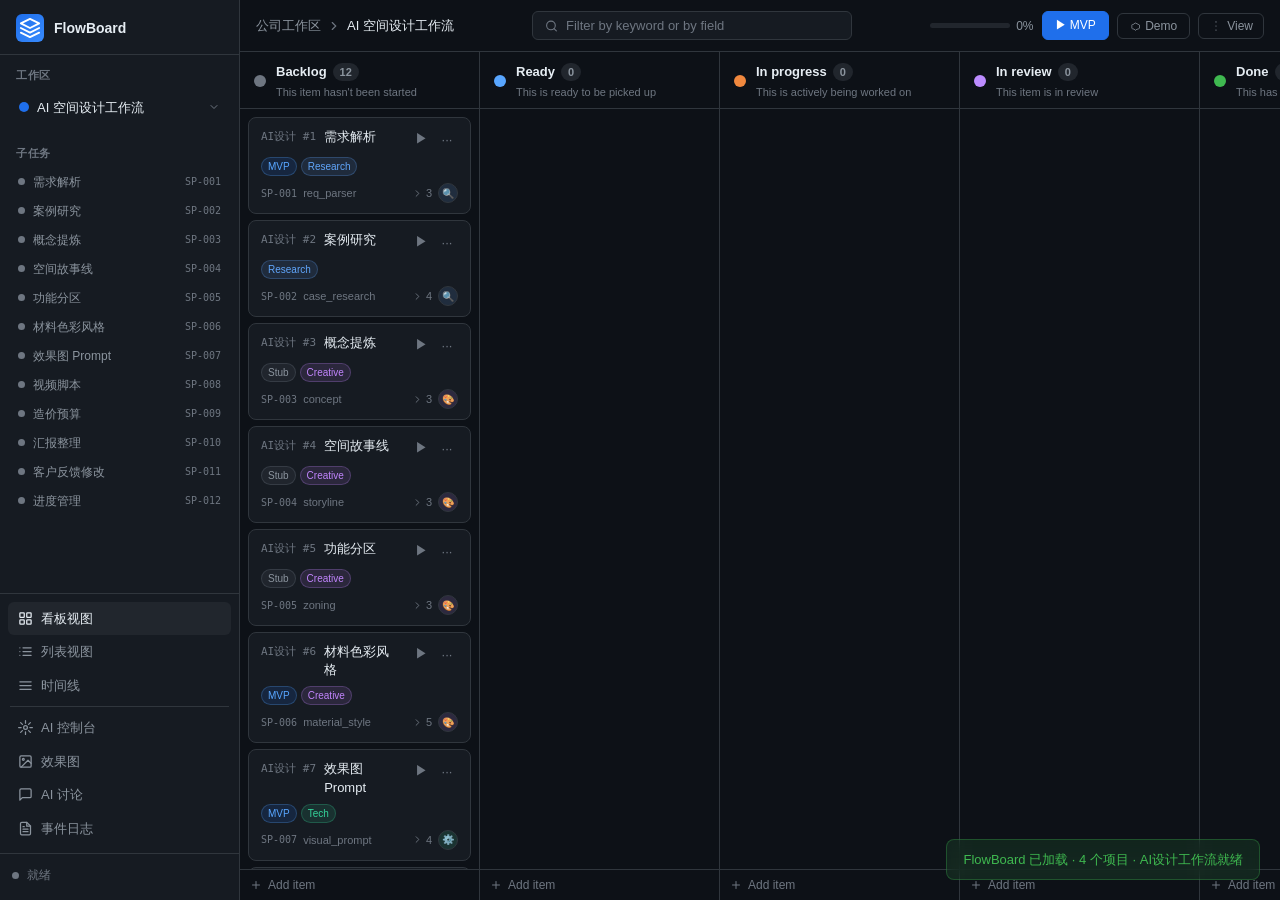
==== dashboard/index.html @ 23d264e2 "Initial project import for Process testing" ====
<!DOCTYPE html>
<html lang="zh-CN">
<head>
  <meta charset="UTF-8" />
  <meta name="viewport" content="width=device-width, initial-scale=1.0" />
  <title>项目实施看板</title>
  <link rel="stylesheet" href="styles.css" />
</head>
<body>

  <!-- ════════════════════════════════════════
       SIDEBAR
  ════════════════════════════════════════ -->
  <aside class="sidebar">
    <div class="sidebar-brand">
      <div class="brand-logo">
        <svg width="22" height="22" viewBox="0 0 24 24" fill="none">
          <path d="M12 2L2 7l10 5 10-5-10-5zM2 17l10 5 10-5M2 12l10 5 10-5" stroke="currentColor" stroke-width="2" stroke-linecap="round" stroke-linejoin="round"/>
        </svg>
      </div>
      <span class="brand-name">FlowBoard</span>
    </div>

    <!-- Project Selector -->
    <div class="project-section">
      <div class="section-label">工作区</div>
      <div class="project-selector" id="projectSelector">
        <div class="project-current" id="projectCurrent">
          <span class="project-dot" id="projectDot"></span>
          <span class="project-current-name" id="projectCurrentName">加载中...</span>
          <svg class="chevron" width="12" height="12" viewBox="0 0 24 24" fill="none"><path d="M6 9l6 6 6-6" stroke="currentColor" stroke-width="2" stroke-linecap="round" stroke-linejoin="round"/></svg>
        </div>
        <div class="project-dropdown" id="projectDropdown"></div>
      </div>
    </div>

    <!-- Sub-items (12 Specialists as nav children) -->
    <div class="project-section" style="margin-top:8px">
      <div class="section-label">子任务</div>
      <div class="subtask-nav" id="subtaskNav"></div>
    </div>

    <div class="sidebar-spacer"></div>

    <!-- Bottom nav -->
    <nav class="bottom-nav">
      <a class="nav-item active" data-view="board" href="#">
        <svg width="15" height="15" viewBox="0 0 24 24" fill="none"><rect x="3" y="3" width="7" height="7" rx="1" stroke="currentColor" stroke-width="2"/><rect x="14" y="3" width="7" height="7" rx="1" stroke="currentColor" stroke-width="2"/><rect x="3" y="14" width="7" height="7" rx="1" stroke="currentColor" stroke-width="2"/><rect x="14" y="14" width="7" height="7" rx="1" stroke="currentColor" stroke-width="2"/></svg>
        看板视图
      </a>
      <a class="nav-item" data-view="list" href="#">
        <svg width="15" height="15" viewBox="0 0 24 24" fill="none"><path d="M8 6h13M8 12h13M8 18h13M3 6h.01M3 12h.01M3 18h.01" stroke="currentColor" stroke-width="2" stroke-linecap="round"/></svg>
        列表视图
      </a>
      <a class="nav-item" data-view="timeline" href="#">
        <svg width="15" height="15" viewBox="0 0 24 24" fill="none"><path d="M3 12h18M3 6h18M3 18h18" stroke="currentColor" stroke-width="2" stroke-linecap="round"/></svg>
        时间线
      </a>
      <div class="nav-divider"></div>
      <a class="nav-item" data-view="ai" href="#">
        <svg width="15" height="15" viewBox="0 0 24 24" fill="none"><circle cx="12" cy="12" r="3" stroke="currentColor" stroke-width="2"/><path d="M12 1v4M12 19v4M4.22 4.22l2.83 2.83M16.95 16.95l2.83 2.83M1 12h4M19 12h4M4.22 19.78l2.83-2.83M16.95 7.05l2.83-2.83" stroke="currentColor" stroke-width="2" stroke-linecap="round"/></svg>
        AI 控制台
      </a>
      <a class="nav-item" data-view="renders" href="#">
        <svg width="15" height="15" viewBox="0 0 24 24" fill="none"><rect x="3" y="3" width="18" height="18" rx="2" stroke="currentColor" stroke-width="2"/><circle cx="8.5" cy="8.5" r="1.5" stroke="currentColor" stroke-width="2"/><path d="M21 15l-5-5L5 21" stroke="currentColor" stroke-width="2" stroke-linecap="round" stroke-linejoin="round"/></svg>
        效果图
      </a>
      <a class="nav-item" data-view="discuss" href="#">
        <svg width="15" height="15" viewBox="0 0 24 24" fill="none"><path d="M21 15a2 2 0 01-2 2H7l-4 4V5a2 2 0 012-2h14a2 2 0 012 2z" stroke="currentColor" stroke-width="2" stroke-linecap="round" stroke-linejoin="round"/></svg>
        AI 讨论
      </a>
      <a class="nav-item" data-view="log" href="#">
        <svg width="15" height="15" viewBox="0 0 24 24" fill="none"><path d="M14 2H6a2 2 0 00-2 2v16a2 2 0 002 2h12a2 2 0 002-2V8z" stroke="currentColor" stroke-width="2"/><path d="M14 2v6h6M16 13H8M16 17H8M10 9H8" stroke="currentColor" stroke-width="2" stroke-linecap="round"/></svg>
        事件日志
      </a>
    </nav>

    <div class="sidebar-footer">
      <div class="agent-pill" id="agentPill">
        <span class="agent-dot" id="agentDot"></span>
        <span id="agentText">就绪</span>
      </div>
    </div>
  </aside>

  <!-- ════════════════════════════════════════
       MAIN
  ════════════════════════════════════════ -->
  <main class="main">

    <!-- Topbar -->
    <header class="topbar">
      <div class="topbar-left">
        <div class="breadcrumb">
          <span class="bc-company" id="bcCompany">公司工作区</span>
          <svg width="14" height="14" viewBox="0 0 24 24" fill="none"><path d="M9 18l6-6-6-6" stroke="currentColor" stroke-width="2" stroke-linecap="round"/></svg>
          <span class="bc-project" id="bcProject">—</span>
        </div>
      </div>
      <div class="topbar-center">
        <div class="search-bar">
          <svg width="14" height="14" viewBox="0 0 24 24" fill="none"><circle cx="11" cy="11" r="8" stroke="currentColor" stroke-width="2"/><path d="M21 21l-4.35-4.35" stroke="currentColor" stroke-width="2" stroke-linecap="round"/></svg>
          <input type="text" id="searchInput" placeholder="Filter by keyword or by field" />
        </div>
      </div>
      <div class="topbar-right">
        <div class="progress-chip">
          <div class="progress-chip-bar">
            <div class="progress-chip-fill" id="globalBar" style="width:0%"></div>
          </div>
          <span id="globalPct">0%</span>
        </div>
        <button class="topbar-btn primary" id="btnRunMVP">▶ MVP</button>
        <button class="topbar-btn ghost" id="btnRunDemo">⬡ Demo</button>
        <button class="topbar-btn icon" id="btnViewToggle" title="视图选项">
          <svg width="14" height="14" viewBox="0 0 24 24" fill="none"><circle cx="12" cy="5" r="1" fill="currentColor"/><circle cx="12" cy="12" r="1" fill="currentColor"/><circle cx="12" cy="19" r="1" fill="currentColor"/></svg>
          View
        </button>
      </div>
    </header>

    <!-- ── BOARD VIEW ────────────────────────── -->
    <div class="view active" id="view-board">
      <div class="board-wrap" id="boardWrap"></div>
    </div>

    <!-- ── LIST VIEW ─────────────────────────── -->
    <div class="view" id="view-list">
      <div class="list-wrap" id="listWrap"></div>
    </div>

    <!-- ── TIMELINE VIEW ─────────────────────── -->
    <div class="view" id="view-timeline">
      <div class="timeline-wrap" id="timelineWrap"></div>
    </div>

    <!-- ── AI PANEL ──────────────────────────── -->
    <div class="view" id="view-ai">
      <div class="ai-wrap">
        <div class="ai-top">
          <h2>AI 控制台</h2>
          <span class="model-badge" id="modelBadge">未配置</span>
        </div>

        <!-- ① API 配置区 -->
        <div class="ai-card ai-card-full" id="aiConfigCard">
          <div class="ai-card-hd">
            接口配置
            <span class="config-status" id="configStatus">未连接</span>
          </div>
          <div class="ai-config-grid">
            <div class="cfg-field">
              <label>Provider</label>
              <select id="cfgProvider">
                <option value="openai">OpenAI / 兼容接口</option>
                <option value="zhipu">智谱 GLM (api.bigmodel.cn)</option>
                <option value="deepseek">DeepSeek (api.deepseek.com)</option>
                <option value="qwen">通义千问 (dashscope.aliyuncs.com)</option>
                <option value="custom">自定义 Base URL</option>
              </select>
            </div>
            <div class="cfg-field">
              <label>Model</label>
              <input type="text" id="cfgModel" placeholder="gpt-4o / glm-4 / deepseek-chat" />
            </div>
            <div class="cfg-field cfg-field-wide">
              <label>Base URL <span style="color:var(--text-3);font-size:11px">（空=使用Provider默认）</span></label>
              <input type="text" id="cfgBaseUrl" placeholder="https://api.openai.com/v1" />
            </div>
            <div class="cfg-field cfg-field-wide">
              <label>API Key</label>
              <div class="key-row">
                <input type="password" id="cfgApiKey" placeholder="sk-..." autocomplete="off" />
                <button class="topbar-btn ghost sm" id="btnTestConn">测试连接</button>
                <button class="topbar-btn primary sm" id="btnSaveCfg">保存</button>
              </div>
            </div>
          </div>
          <div class="cfg-tip" id="cfgTip">配置保存后，点击任意任务卡片的「触发 Skill」将调用真实 LLM 接口。</div>
        </div>

        <div class="ai-grid">
          <div class="ai-card">
            <div class="ai-card-hd">触发 Skill</div>
            <div id="skillList"></div>
          </div>
          <div class="ai-card">
            <div class="ai-card-hd">人工干预</div>
            <div class="intervention">
              <div class="int-row"><span>trace_id</span><code id="currentTrace">—</code></div>
              <div class="int-btns">
                <button class="int-btn warn" id="btnPause">⏸ Pause</button>
                <button class="int-btn ok" id="btnResume">▶ Resume</button>
                <button class="int-btn danger" id="btnCancel">✕ Cancel</button>
              </div>
            </div>
          </div>
          <div class="ai-card ai-card-wide">
            <div class="ai-card-hd">
              实时输出流
              <span class="stream-mode-badge" id="streamModeBadge">Mock</span>
            </div>
            <div class="event-stream" id="eventStream"></div>
          </div>
          <div class="ai-card">
            <div class="ai-card-hd">API 接口文档</div>
            <div id="apiDocs"></div>
          </div>
        </div>

        <!-- ② LLM 实时输出面板 -->
        <div class="ai-card ai-card-full" id="llmOutputCard" style="display:none">
          <div class="ai-card-hd">
            LLM 输出
            <span id="llmTaskLabel" style="font-size:11px;color:var(--text-3);margin-left:8px"></span>
            <button class="topbar-btn ghost sm" style="margin-left:auto" id="btnCloseLLM">关闭</button>
          </div>
          <div class="llm-output-wrap">
            <div class="llm-output" id="llmOutput"></div>
          </div>
        </div>
      </div>
    </div>

    <!-- ── RENDERS VIEW ──────────────────────── -->
    <div class="view" id="view-renders">
      <div class="renders-wrap">
        <div class="renders-header">
          <h2 style="font-size:16px;font-weight:600;color:var(--text-1)">效果图生成结果</h2>
          <div class="renders-actions">
            <span id="imgSelectionInfo" style="font-size:12px;color:var(--text-3)">暂无效果图</span>
            <button class="topbar-btn ghost sm" onclick="tryLoadRenders()">刷新</button>
          </div>
        </div>

        <!-- 运行面板 -->
        <div class="run-panel ai-card">
          <div class="ai-card-hd">启动工作流 <span style="font-size:11px;color:var(--text-3);margin-left:8px">（通过 server.py port 8765）</span></div>
          <div class="run-fields">
            <div class="cfg-field cfg-field-wide">
              <label>任务书</label>
              <textarea id="realBrief" rows="2" placeholder="为某科技企业设计 800㎡ 展厅，风格偏科技感与未来感，要求沉浸式互动体验。" style="width:100%;background:var(--bg-2);border:1px solid var(--border);border-radius:6px;padding:8px;color:var(--text-1);font-size:12px;resize:vertical;"></textarea>
            </div>
            <div class="cfg-field">
              <label>生图 API</label>
              <select id="realImgProvider" style="background:var(--bg-2);border:1px solid var(--border);border-radius:6px;padding:6px 10px;color:var(--text-1);font-size:12px;">
                <option value="cogview">智谱 CogView（推荐）</option>
                <option value="wanx">通义万象</option>
                <option value="mock">Mock（占位图，不消耗 API）</option>
              </select>
            </div>
            <div style="display:flex;align-items:center;gap:8px;margin-top:4px">
              <button class="topbar-btn primary" id="btnRunReal">▶ 启动真实工作流</button>
              <span id="runStatus" style="font-size:12px;color:var(--text-3)">尚未启动</span>
            </div>
          </div>
        </div>

        <!-- 效果图画廊 -->
        <div class="img-gallery" id="imgGallery">
          <div class="gallery-empty">尚无效果图，点击"启动真实工作流"开始生成</div>
        </div>

        <!-- Prompt 查看 Modal -->
        <div id="promptModal" style="display:none;position:fixed;top:0;left:0;right:0;bottom:0;background:rgba(0,0,0,.75);z-index:9999;align-items:center;justify-content:center;" onclick="this.style.display='none'">
          <div style="background:var(--bg-1);border:1px solid var(--border);border-radius:10px;padding:20px;max-width:700px;width:90%;max-height:60vh;overflow:auto;" onclick="event.stopPropagation()">
            <div style="font-size:13px;font-weight:600;color:var(--text-2);margin-bottom:10px">完整 Prompt</div>
            <pre id="promptModalContent" style="font-size:12px;color:var(--text-1);white-space:pre-wrap;word-break:break-all;line-height:1.6"></pre>
            <button class="topbar-btn ghost sm" style="margin-top:12px" onclick="document.getElementById('promptModal').style.display='none'">关闭</button>
          </div>
        </div>
      </div>
    </div>

    <!-- ── DISCUSS VIEW ───────────────────────── -->
    <div class="view" id="view-discuss">
      <div class="discuss-wrap">
        <div class="discuss-header">
          <h2 style="font-size:16px;font-weight:600;color:var(--text-1)">AI 方案讨论室</h2>
          <span style="font-size:12px;color:var(--text-3)">AI 实时参与方案讨论，决策自动记录</span>
        </div>

        <!-- 快捷决策按钮 -->
        <div class="disc-quick-btns">
          <span style="font-size:11px;color:var(--text-3);margin-right:8px">快捷指令：</span>
          <button class="topbar-btn ghost sm" data-discuss-quick="请分析当前选定效果图的优缺点">分析效果图</button>
          <button class="topbar-btn ghost sm" data-discuss-quick="建议优化材料方案，增强科技感">优化材料</button>
          <button class="topbar-btn ghost sm" data-discuss-quick="根据现有方案，给出造价预算建议">造价估算</button>
          <button class="topbar-btn ghost sm" data-discuss-quick="生成下一步的修改行动清单">输出行动清单</button>
        </div>

        <!-- 讨论日志 -->
        <div class="disc-log" id="discussionLog"></div>

        <!-- 输入区 -->
        <div class="disc-input-row">
          <textarea id="discInput" placeholder="输入你的想法或决策（Enter发送，Shift+Enter换行）..." rows="3"></textarea>
          <button class="topbar-btn primary" id="discSend">发送</button>
        </div>
        <div style="font-size:11px;color:var(--text-3);margin-top:6px;padding:0 2px">提示：需在 AI 控制台配置 API Key 才能使用真实 AI 讨论；否则使用 Mock 回复。</div>
      </div>
    </div>

    <!-- ── LOG VIEW ──────────────────────────── -->
    <div class="view" id="view-log">
      <div class="log-wrap">
        <div class="log-tb">
          <span class="log-title">事件日志</span>
          <div class="log-tb-right">
            <select id="logFilter" class="log-filter">
              <option value="all">全部</option>
              <option value="task.status">task.status</option>
              <option value="tool.call">tool.call</option>
              <option value="agent.thought">agent.thought</option>
            </select>
            <button class="topbar-btn ghost" id="btnClearLog">清空</button>
          </div>
        </div>
        <div class="log-body" id="logBody"></div>
      </div>
    </div>
  </main>

  <!-- ════════════════════════════════════════
       TASK DETAIL DRAWER
  ════════════════════════════════════════ -->
  <div class="overlay" id="overlay"></div>
  <div class="drawer" id="drawer">
    <div class="drawer-hd">
      <div class="drawer-hd-top">
        <span class="drawer-id" id="dId"></span>
        <button class="drawer-close" id="drawerClose">
          <svg width="14" height="14" viewBox="0 0 24 24" fill="none"><path d="M18 6L6 18M6 6l12 12" stroke="currentColor" stroke-width="2" stroke-linecap="round"/></svg>
        </button>
      </div>
      <h2 class="drawer-name" id="dName"></h2>
      <!-- 详情内搜索框 -->
      <div class="drawer-search-bar">
        <svg width="12" height="12" viewBox="0 0 24 24" fill="none"><circle cx="11" cy="11" r="8" stroke="currentColor" stroke-width="2"/><path d="M21 21l-4.35-4.35" stroke="currentColor" stroke-width="2" stroke-linecap="round"/></svg>
        <input type="text" id="drawerSearch" placeholder="在详情中检索…" autocomplete="off" />
        <span id="drawerSearchCount" style="font-size:11px;color:var(--text-3);white-space:nowrap"></span>
      </div>
    </div>
    <div class="drawer-body" id="drawer-body-content">
      <div class="drawer-field">
        <label>状态</label>
        <select id="dStatus" class="drawer-select"></select>
      </div>
      <div class="drawer-field">
        <label>负责 Leader</label>
        <span id="dLeader"></span>
      </div>
      <div class="drawer-field">
        <label>Skill</label>
        <span id="dSkill" class="mono-tag"></span>
      </div>
      <div class="drawer-field">
        <label>工具</label>
        <div class="tag-row" id="dTools"></div>
      </div>
      <div class="drawer-field">
        <label>MVP 节点</label>
        <span id="dMvp"></span>
      </div>
      <div class="drawer-section">策略规则</div>
      <div id="dRules" class="rules-list"></div>
      <div class="drawer-section">输入 / 输出</div>
      <div id="dIO"></div>
      <div class="drawer-section">事件历史</div>
      <div id="dEvents" class="events-list"></div>
      <div class="drawer-actions">
        <button class="topbar-btn primary full-w" id="dTrigger">✦ 触发 Skill</button>
      </div>
    </div>
  </div>

  <!-- Toast container -->
  <div id="toasts"></div>

  <script src="app.js"></script>
</body>
</html>
---- dashboard/styles.css ----
/* ================================================================
   FlowBoard — GitHub Backlog 风格任务看板
   设计语言：深色底 + 细线边框 + 状态圆点 + 列头计数器
   ================================================================ */

*, *::before, *::after { box-sizing: border-box; margin: 0; padding: 0; }

:root {
  --bg:          #0d1117;
  --bg-1:        #161b22;
  --bg-2:        #1c2128;
  --bg-3:        #21262d;
  --bg-hover:    #2d333b;
  --border:      #30363d;
  --border-muted:#21262d;

  --text:        #e6edf3;
  --text-2:      #8b949e;
  --text-3:      #6e7681;
  --text-link:   #58a6ff;

  --accent:      #1f6feb;
  --accent-2:    #388bfd;

  /* Column status colors — matching the screenshot */
  --c-backlog:   #6e7681;
  --c-ready:     #58a6ff;
  --c-doing:     #f0883e;
  --c-review:    #bc8cff;
  --c-done:      #3fb950;
  --c-danger:    #f85149;

  /* Leader colors */
  --research:    #60a5fa;
  --creative:    #c084fc;
  --tech:        #34d399;
  --pm:          #fb923c;

  --radius:      6px;
  --radius-lg:   8px;
  --font:        -apple-system, BlinkMacSystemFont, "Segoe UI", "Noto Sans", Helvetica, Arial, sans-serif;
  --mono:        ui-monospace, "SFMono-Regular", SF Mono, Menlo, Consolas, monospace;

  --sidebar-w:   240px;
  --topbar-h:    52px;
}

html, body {
  height: 100%;
  background: var(--bg);
  color: var(--text);
  font-family: var(--font);
  font-size: 13px;
  line-height: 1.5;
  overflow: hidden;
}

/* ── Layout ─────────────────────────────────────────────── */
body { display: flex; height: 100vh; }

.sidebar {
  width: var(--sidebar-w);
  min-width: var(--sidebar-w);
  background: var(--bg-1);
  border-right: 1px solid var(--border);
  display: flex;
  flex-direction: column;
  overflow: hidden;
  flex-shrink: 0;
}

.main {
  flex: 1;
  display: flex;
  flex-direction: column;
  overflow: hidden;
  min-width: 0;
}

/* ── Sidebar Brand ───────────────────────────────────────── */
.sidebar-brand {
  display: flex;
  align-items: center;
  gap: 10px;
  padding: 14px 16px 12px;
  border-bottom: 1px solid var(--border);
}
.brand-logo {
  width: 28px; height: 28px;
  background: linear-gradient(135deg, #1f6feb, #388bfd);
  border-radius: 6px;
  display: flex; align-items: center; justify-content: center;
  color: #fff;
  flex-shrink: 0;
}
.brand-name { font-weight: 600; font-size: 14px; color: var(--text); }

/* ── Project Section ─────────────────────────────────────── */
.project-section { padding: 12px 8px 0; }
.section-label {
  font-size: 11px;
  font-weight: 600;
  color: var(--text-3);
  text-transform: uppercase;
  letter-spacing: .5px;
  padding: 0 8px 6px;
}

.project-selector { position: relative; }
.project-current {
  display: flex;
  align-items: center;
  gap: 8px;
  padding: 7px 10px;
  border-radius: var(--radius);
  cursor: pointer;
  border: 1px solid transparent;
  transition: background .15s, border-color .15s;
}
.project-current:hover { background: var(--bg-hover); border-color: var(--border); }
.project-dot {
  width: 10px; height: 10px;
  border-radius: 50%;
  flex-shrink: 0;
}
.project-current-name { flex: 1; font-size: 13px; font-weight: 500; color: var(--text); overflow: hidden; text-overflow: ellipsis; white-space: nowrap; }
.chevron { color: var(--text-3); flex-shrink: 0; transition: transform .2s; }
.project-selector.open .chevron { transform: rotate(180deg); }

.project-dropdown {
  display: none;
  position: absolute;
  top: calc(100% + 4px);
  left: 0; right: 0;
  background: var(--bg-2);
  border: 1px solid var(--border);
  border-radius: var(--radius-lg);
  z-index: 200;
  overflow: hidden;
  box-shadow: 0 8px 24px rgba(0,0,0,.4);
}
.project-selector.open .project-dropdown { display: block; }

.proj-dropdown-header {
  padding: 10px 12px 6px;
  font-size: 11px;
  color: var(--text-3);
  font-weight: 600;
  text-transform: uppercase;
  letter-spacing: .5px;
  border-bottom: 1px solid var(--border-muted);
}
.proj-item {
  display: flex;
  align-items: center;
  gap: 8px;
  padding: 8px 12px;
  cursor: pointer;
  transition: background .1s;
}
.proj-item:hover { background: var(--bg-hover); }
.proj-item.active { background: var(--bg-3); }
.proj-item-dot { width: 8px; height: 8px; border-radius: 50%; flex-shrink: 0; }
.proj-item-info { flex: 1; overflow: hidden; }
.proj-item-name { font-size: 13px; color: var(--text); font-weight: 500; overflow: hidden; text-overflow: ellipsis; white-space: nowrap; }
.proj-item-sub { font-size: 11px; color: var(--text-3); }
.proj-item-check { color: var(--c-done); font-size: 12px; }

/* ── Subtask Nav ─────────────────────────────────────────── */
.subtask-nav { display: flex; flex-direction: column; gap: 1px; }
.subtask-item {
  display: flex;
  align-items: center;
  gap: 8px;
  padding: 5px 10px;
  border-radius: var(--radius);
  cursor: pointer;
  font-size: 12px;
  color: var(--text-2);
  transition: background .1s, color .1s;
}
.subtask-item:hover { background: var(--bg-hover); color: var(--text); }
.subtask-item.active { background: var(--bg-3); color: var(--text); }
.subtask-status-dot { width: 7px; height: 7px; border-radius: 50%; flex-shrink: 0; }
.subtask-id { font-family: var(--mono); font-size: 10px; color: var(--text-3); margin-left: auto; flex-shrink: 0; }

/* ── Sidebar bottom ──────────────────────────────────────── */
.sidebar-spacer { flex: 1; }

.bottom-nav {
  padding: 8px;
  border-top: 1px solid var(--border);
}
.nav-item {
  display: flex;
  align-items: center;
  gap: 8px;
  padding: 7px 10px;
  border-radius: var(--radius);
  text-decoration: none;
  color: var(--text-2);
  font-size: 13px;
  cursor: pointer;
  transition: background .1s, color .1s;
}
.nav-item:hover { background: var(--bg-hover); color: var(--text); }
.nav-item.active { background: var(--bg-3); color: var(--text); }
.nav-divider { height: 1px; background: var(--border); margin: 4px 2px; }

.sidebar-footer {
  padding: 8px 12px 12px;
  border-top: 1px solid var(--border);
}
.agent-pill {
  display: flex;
  align-items: center;
  gap: 8px;
  font-size: 12px;
  color: var(--text-3);
  padding: 4px 0;
}
.agent-dot {
  width: 7px; height: 7px;
  border-radius: 50%;
  background: var(--text-3);
  flex-shrink: 0;
}
.agent-dot.running { background: var(--c-doing); animation: pulse 1.2s infinite; }
.agent-dot.done    { background: var(--c-done); }
.agent-dot.error   { background: #f85149; }
@keyframes pulse { 0%,100%{opacity:1}50%{opacity:.4} }

/* ── Topbar ──────────────────────────────────────────────── */
.topbar {
  height: var(--topbar-h);
  display: flex;
  align-items: center;
  gap: 12px;
  padding: 0 16px;
  border-bottom: 1px solid var(--border);
  background: var(--bg);
  flex-shrink: 0;
}
.topbar-left { display: flex; align-items: center; min-width: 160px; }
.topbar-center { flex: 1; display: flex; justify-content: center; }
.topbar-right { display: flex; align-items: center; gap: 8px; }

.breadcrumb { display: flex; align-items: center; gap: 6px; font-size: 13px; color: var(--text-2); }
.bc-company { color: var(--text-2); }
.bc-project { color: var(--text); font-weight: 500; }
.breadcrumb svg { color: var(--text-3); }

.search-bar {
  display: flex;
  align-items: center;
  gap: 8px;
  background: var(--bg-1);
  border: 1px solid var(--border);
  border-radius: var(--radius);
  padding: 6px 12px;
  width: 320px;
  max-width: 100%;
  color: var(--text-3);
  transition: border-color .15s;
}
.search-bar:focus-within { border-color: var(--accent); color: var(--text-2); }
.search-bar input {
  background: none;
  border: none;
  outline: none;
  color: var(--text);
  font-size: 13px;
  width: 100%;
}
.search-bar input::placeholder { color: var(--text-3); }

.progress-chip {
  display: flex;
  align-items: center;
  gap: 6px;
  font-size: 12px;
  color: var(--text-2);
}
.progress-chip-bar {
  width: 80px;
  height: 5px;
  background: var(--bg-3);
  border-radius: 3px;
  overflow: hidden;
}
.progress-chip-fill {
  height: 100%;
  background: var(--c-done);
  border-radius: 3px;
  transition: width .5s;
}

.topbar-btn {
  display: flex;
  align-items: center;
  gap: 5px;
  padding: 5px 12px;
  border-radius: var(--radius);
  font-size: 12px;
  font-family: var(--font);
  cursor: pointer;
  border: 1px solid var(--border);
  transition: background .1s, border-color .1s, color .1s;
}
.topbar-btn.primary { background: var(--accent); border-color: var(--accent); color: #fff; }
.topbar-btn.primary:hover { background: var(--accent-2); border-color: var(--accent-2); }
.topbar-btn.ghost  { background: transparent; color: var(--text-2); }
.topbar-btn.ghost:hover { background: var(--bg-hover); color: var(--text); }
.topbar-btn.icon   { background: transparent; color: var(--text-2); padding: 5px 10px; gap: 4px; }
.topbar-btn.icon:hover { background: var(--bg-hover); color: var(--text); }
.full-w { width: 100%; justify-content: center; }

/* ── Views ───────────────────────────────────────────────── */
.view { display: none; flex: 1; overflow: hidden; }
.view.active { display: flex; flex-direction: column; }

/* ── Board ───────────────────────────────────────────────── */
.board-wrap {
  display: flex;
  gap: 0;
  flex: 1;
  overflow-x: auto;
  overflow-y: hidden;
  padding: 0;
}

/* Column */
.board-col {
  display: flex;
  flex-direction: column;
  min-width: 240px;
  flex: 1;
  border-right: 1px solid var(--border);
  overflow: hidden;
}
.board-col:last-child { border-right: none; }

.col-header {
  display: flex;
  align-items: center;
  gap: 10px;
  padding: 10px 14px 8px;
  border-bottom: 1px solid var(--border);
  flex-shrink: 0;
  background: var(--bg);
  min-height: 52px;
}
.col-status-dot {
  width: 12px; height: 12px;
  border-radius: 50%;
  flex-shrink: 0;
}
.col-label-wrap { flex: 1; }
.col-label { font-size: 13px; font-weight: 600; color: var(--text); display: flex; align-items: center; gap: 6px; }
.col-count {
  font-size: 11px;
  background: var(--bg-3);
  color: var(--text-2);
  border-radius: 10px;
  padding: 1px 7px;
  font-weight: 600;
}
.col-estimate {
  font-size: 11px;
  color: var(--text-3);
  margin-top: 1px;
}
.col-subtitle { font-size: 11px; color: var(--text-3); margin-top: 2px; }

.col-body {
  flex: 1;
  overflow-y: auto;
  padding: 8px 8px 60px;
  display: flex;
  flex-direction: column;
  gap: 6px;
}
.col-body::-webkit-scrollbar { width: 4px; }
.col-body::-webkit-scrollbar-track { background: transparent; }
.col-body::-webkit-scrollbar-thumb { background: var(--bg-3); border-radius: 4px; }

.col-add {
  padding: 6px 10px;
  border-top: 1px solid var(--border);
  font-size: 12px;
  color: var(--text-3);
  cursor: pointer;
  display: flex;
  align-items: center;
  gap: 6px;
  transition: color .1s;
  flex-shrink: 0;
}
.col-add:hover { color: var(--text-2); }

/* Task Card */
.task-card {
  background: var(--bg-1);
  border: 1px solid var(--border);
  border-radius: var(--radius-lg);
  padding: 10px 12px;
  cursor: pointer;
  transition: border-color .15s, background .15s;
  position: relative;
}
.task-card:hover { border-color: var(--accent); background: var(--bg-2); }
.task-card.is-doing { border-color: rgba(240,136,62,.5); }
.task-card.is-review { border-left: 3px solid var(--c-review); }
.task-card.is-done { opacity: .7; }
.task-card.is-done:hover { opacity: 1; }

.card-top {
  display: flex;
  align-items: flex-start;
  gap: 8px;
  margin-bottom: 7px;
}
.card-project-prefix {
  font-size: 11px;
  color: var(--text-3);
  font-family: var(--mono);
  flex-shrink: 0;
  margin-top: 1px;
}
.card-title { font-size: 13px; color: var(--text); line-height: 1.4; flex: 1; }
.card-actions { display: flex; gap: 4px; align-items: center; }
.card-action-btn {
  width: 22px; height: 22px;
  background: none;
  border: none;
  border-radius: 4px;
  color: var(--text-3);
  cursor: pointer;
  display: flex; align-items: center; justify-content: center;
  font-size: 13px;
  transition: background .1s, color .1s;
}
.card-action-btn:hover { background: var(--bg-hover); color: var(--text); }

.card-badges { display: flex; flex-wrap: wrap; gap: 4px; margin-bottom: 7px; }
.badge {
  font-size: 10px;
  padding: 1px 6px;
  border-radius: 10px;
  font-weight: 500;
  border: 1px solid;
}
.badge-mvp { background: rgba(31,111,235,.15); color: #58a6ff; border-color: rgba(88,166,255,.25); }
.badge-stub { background: rgba(110,118,129,.12); color: #8b949e; border-color: rgba(139,148,158,.2); }
.badge-research { background: rgba(96,165,250,.12); color: var(--research); border-color: rgba(96,165,250,.25); }
.badge-creative { background: rgba(192,132,252,.12); color: var(--creative); border-color: rgba(192,132,252,.25); }
.badge-tech     { background: rgba(52,211,153,.12); color: var(--tech); border-color: rgba(52,211,153,.25); }
.badge-pm       { background: rgba(251,146,60,.12); color: var(--pm); border-color: rgba(251,146,60,.25); }

.card-footer {
  display: flex;
  align-items: center;
  gap: 6px;
  flex-wrap: wrap;
}
.card-id {
  font-family: var(--mono);
  font-size: 10px;
  color: var(--text-3);
  flex-shrink: 0;
}
.card-skill {
  font-size: 11px;
  color: var(--text-3);
  flex: 1;
  overflow: hidden;
  text-overflow: ellipsis;
  white-space: nowrap;
}
.card-subtask-count {
  display: flex;
  align-items: center;
  gap: 3px;
  font-size: 11px;
  color: var(--text-3);
}
.card-avatar {
  width: 20px; height: 20px;
  border-radius: 50%;
  background: var(--bg-3);
  display: flex; align-items: center; justify-content: center;
  font-size: 10px;
  color: var(--text-2);
  border: 1px solid var(--border);
}

/* ── List View ───────────────────────────────────────────── */
.list-wrap { flex: 1; overflow-y: auto; padding: 16px 20px; }
.list-wrap::-webkit-scrollbar { width: 6px; }
.list-wrap::-webkit-scrollbar-thumb { background: var(--bg-3); border-radius: 3px; }

.list-group { margin-bottom: 24px; }
.list-group-hd {
  display: flex;
  align-items: center;
  gap: 8px;
  padding: 8px 12px;
  background: var(--bg-1);
  border: 1px solid var(--border);
  border-radius: var(--radius) var(--radius) 0 0;
  font-size: 13px;
  font-weight: 600;
}
.list-group-name { flex: 1; }
.list-group-count { font-size: 12px; color: var(--text-3); font-weight: normal; }

.list-header {
  display: grid;
  grid-template-columns: 80px 1fr 100px 120px 60px 100px;
  gap: 0;
  padding: 6px 12px;
  background: var(--bg-2);
  border: 1px solid var(--border);
  border-top: none;
  font-size: 11px;
  color: var(--text-3);
  font-weight: 600;
  text-transform: uppercase;
  letter-spacing: .4px;
}
.list-row {
  display: grid;
  grid-template-columns: 80px 1fr 100px 120px 60px 100px;
  gap: 0;
  padding: 8px 12px;
  border: 1px solid var(--border);
  border-top: none;
  cursor: pointer;
  transition: background .1s;
  align-items: center;
}
.list-row:hover { background: var(--bg-hover); }
.list-row:last-child { border-radius: 0 0 var(--radius) var(--radius); }
.list-cell { overflow: hidden; text-overflow: ellipsis; white-space: nowrap; font-size: 12px; }
.list-cell-id { font-family: var(--mono); color: var(--text-3); font-size: 11px; }
.list-cell-name { color: var(--text); font-size: 13px; }
.list-cell-skill { font-family: var(--mono); font-size: 11px; color: var(--text-3); }

/* Status badge */
.status-badge {
  display: inline-flex;
  align-items: center;
  gap: 5px;
  font-size: 11px;
  font-weight: 500;
  padding: 2px 8px;
  border-radius: 10px;
  border: 1px solid;
}
.s-backlog  { background: rgba(110,118,129,.1);  color: #8b949e; border-color: rgba(110,118,129,.25); }
.s-ready    { background: rgba(88,166,255,.1);   color: #58a6ff; border-color: rgba(88,166,255,.25); }
.s-doing    { background: rgba(240,136,62,.1);   color: #f0883e; border-color: rgba(240,136,62,.25); }
.s-review   { background: rgba(188,140,255,.1);  color: #bc8cff; border-color: rgba(188,140,255,.25); }
.s-done     { background: rgba(63,185,80,.1);    color: #3fb950; border-color: rgba(63,185,80,.25); }
.s-blocked  { background: rgba(248,81,73,.1);    color: #f85149; border-color: rgba(248,81,73,.25); }

/* ── Timeline ────────────────────────────────────────────── */
.timeline-wrap { flex: 1; overflow-y: auto; padding: 16px 20px; }
.tl-row {
  display: flex;
  align-items: center;
  gap: 12px;
  padding: 8px 0;
  border-bottom: 1px solid var(--border-muted);
  cursor: pointer;
}
.tl-row:hover .tl-bar-fill { filter: brightness(1.2); }
.tl-label { width: 160px; flex-shrink: 0; }
.tl-id { font-family: var(--mono); font-size: 10px; color: var(--text-3); }
.tl-name { font-size: 12px; color: var(--text-2); margin-top: 1px; }
.tl-track { flex: 1; height: 22px; background: var(--bg-2); border-radius: var(--radius); overflow: hidden; position: relative; border: 1px solid var(--border); }
.tl-bar-fill { height: 100%; border-radius: var(--radius); transition: width .5s; display: flex; align-items: center; padding-left: 8px; }
.tl-bar-label { font-size: 10px; color: rgba(255,255,255,.85); white-space: nowrap; overflow: hidden; }
.tl-status { width: 70px; flex-shrink: 0; text-align: right; }

/* ── AI Panel ────────────────────────────────────────────── */
.ai-wrap { flex: 1; overflow-y: auto; padding: 20px; }
.ai-top { display: flex; align-items: center; gap: 12px; margin-bottom: 16px; }
.ai-top h2 { font-size: 16px; font-weight: 600; }
.model-badge { font-size: 11px; padding: 2px 8px; background: rgba(31,111,235,.15); color: #58a6ff; border-radius: 10px; border: 1px solid rgba(88,166,255,.25); }
.ai-grid { display: grid; grid-template-columns: 1fr 1fr; gap: 12px; }
.ai-card { background: var(--bg-1); border: 1px solid var(--border); border-radius: var(--radius-lg); padding: 14px; }
.ai-card-wide { grid-column: span 2; }
.ai-card-full { background: var(--bg-1); border: 1px solid var(--border); border-radius: var(--radius-lg); padding: 14px; margin-bottom: 12px; }
.ai-card-hd {
  font-size: 12px; font-weight: 600; color: var(--text-2);
  text-transform: uppercase; letter-spacing: .5px;
  margin-bottom: 12px;
  display: flex; align-items: center; gap: 8px;
}

/* ── AI Config ─────────────────────────────────────────────── */
.config-status { font-size: 11px; font-weight: 500; color: var(--text-3); padding: 1px 8px; border-radius: 10px; background: var(--bg-3); margin-left: auto; }
.ai-config-grid { display: grid; grid-template-columns: 1fr 1fr; gap: 10px; }
.cfg-field { display: flex; flex-direction: column; gap: 5px; }
.cfg-field-wide { grid-column: span 2; }
.cfg-field label { font-size: 11px; color: var(--text-3); }
.cfg-field input, .cfg-field select {
  background: var(--bg-2); border: 1px solid var(--border);
  border-radius: var(--radius); color: var(--text);
  font-size: 12px; padding: 6px 10px; font-family: var(--font);
  outline: none; width: 100%;
}
.cfg-field input:focus, .cfg-field select:focus { border-color: var(--accent); }
.cfg-field select option { background: var(--bg-2); }
.key-row { display: flex; gap: 6px; align-items: center; }
.key-row input { flex: 1; }
.cfg-tip { margin-top: 10px; font-size: 11px; color: var(--text-3); padding: 8px; background: var(--bg-2); border-radius: var(--radius); }
.topbar-btn.sm { font-size: 11px; padding: 4px 10px; white-space: nowrap; }
.stream-mode-badge { font-size: 10px; padding: 1px 7px; border-radius: 10px; background: var(--bg-3); color: var(--text-3); margin-left: auto; }

/* LLM Output */
.llm-output-wrap { background: var(--bg); border-radius: var(--radius); border: 1px solid var(--border-muted); max-height: 360px; overflow-y: auto; }
.llm-output { padding: 12px; font-size: 13px; font-family: var(--mono); color: var(--text-2); white-space: pre-wrap; line-height: 1.6; min-height: 80px; }
.llm-output-wrap::-webkit-scrollbar { width: 4px; }
.llm-output-wrap::-webkit-scrollbar-thumb { background: var(--bg-3); border-radius: 2px; }

/* Skill trigger real vs mock */
.skill-trigger.real { background: #1f8b4c; }
.skill-trigger.real:hover { background: #2ea043; }

.skill-item {
  display: flex;
  align-items: center;
  gap: 8px;
  padding: 8px 0;
  border-bottom: 1px solid var(--border-muted);
}
.skill-item:last-child { border-bottom: none; }
.skill-name { flex: 1; font-size: 12px; font-family: var(--mono); color: var(--text); }
.skill-type { font-size: 10px; padding: 1px 6px; border-radius: 10px; }
.skill-trigger { padding: 3px 10px; font-size: 11px; background: var(--accent); border: none; border-radius: var(--radius); color: #fff; cursor: pointer; font-family: var(--font); }
.skill-trigger:hover { background: var(--accent-2); }

.intervention { display: flex; flex-direction: column; gap: 10px; }
.int-row { display: flex; align-items: center; justify-content: space-between; font-size: 12px; color: var(--text-2); }
.int-row code { font-size: 11px; font-family: var(--mono); color: var(--text-3); }
.int-btns { display: flex; gap: 6px; }
.int-btn { padding: 5px 12px; font-size: 12px; border-radius: var(--radius); cursor: pointer; font-family: var(--font); border: 1px solid; }
.int-btn.warn   { background: rgba(240,136,62,.12); color: #f0883e; border-color: rgba(240,136,62,.3); }
.int-btn.ok     { background: rgba(63,185,80,.12); color: #3fb950; border-color: rgba(63,185,80,.3); }
.int-btn.danger { background: rgba(248,81,73,.12); color: #f85149; border-color: rgba(248,81,73,.3); }
.int-btn:hover { filter: brightness(1.1); }

.event-stream { height: 220px; overflow-y: auto; font-family: var(--mono); font-size: 11px; background: var(--bg); border-radius: var(--radius); padding: 8px; }
.event-stream::-webkit-scrollbar { width: 4px; }
.event-stream::-webkit-scrollbar-thumb { background: var(--bg-3); border-radius: 2px; }
.ev-line { display: flex; gap: 8px; padding: 2px 0; border-bottom: 1px solid var(--border-muted); }
.ev-time { color: var(--text-3); flex-shrink: 0; }
.ev-topic { padding: 0 5px; border-radius: 3px; flex-shrink: 0; }
.ev-topic.task  { background: rgba(63,185,80,.15); color: #3fb950; }
.ev-topic.tool  { background: rgba(88,166,255,.15); color: #58a6ff; }
.ev-topic.agent { background: rgba(188,140,255,.15); color: #bc8cff; }
.ev-payload { color: var(--text-3); flex: 1; overflow: hidden; text-overflow: ellipsis; white-space: nowrap; }

.api-endpoint { display: flex; align-items: center; gap: 8px; padding: 6px 0; border-bottom: 1px solid var(--border-muted); font-size: 11px; }
.api-endpoint:last-child { border-bottom: none; }
.api-method { padding: 1px 6px; border-radius: 3px; font-family: var(--mono); font-weight: 700; font-size: 10px; }
.m-get    { background: rgba(63,185,80,.15); color: #3fb950; }
.m-post   { background: rgba(88,166,255,.15); color: #58a6ff; }
.m-put    { background: rgba(240,136,62,.15); color: #f0883e; }
.api-path { font-family: var(--mono); color: var(--text-2); flex: 1; }
.api-desc { color: var(--text-3); font-size: 11px; }

/* ── Log ─────────────────────────────────────────────────── */
.log-wrap { flex: 1; display: flex; flex-direction: column; overflow: hidden; }
.log-tb {
  display: flex;
  align-items: center;
  justify-content: space-between;
  padding: 10px 16px;
  border-bottom: 1px solid var(--border);
  flex-shrink: 0;
}
.log-title { font-weight: 600; font-size: 14px; }
.log-tb-right { display: flex; align-items: center; gap: 8px; }
.log-filter { background: var(--bg-1); border: 1px solid var(--border); border-radius: var(--radius); color: var(--text); font-size: 12px; padding: 4px 8px; }
.log-body { flex: 1; overflow-y: auto; font-family: var(--mono); font-size: 11px; padding: 4px 0; }
.log-entry { display: flex; gap: 10px; padding: 4px 16px; border-bottom: 1px solid var(--border-muted); align-items: baseline; }
.log-entry:hover { background: var(--bg-hover); }
.log-ts { color: var(--text-3); flex-shrink: 0; min-width: 90px; }
.log-topic { color: #58a6ff; flex-shrink: 0; min-width: 100px; }
.log-producer { color: var(--text-2); flex-shrink: 0; min-width: 120px; }
.log-payload { color: var(--text-3); overflow: hidden; text-overflow: ellipsis; white-space: nowrap; }

/* ── Drawer ──────────────────────────────────────────────── */
.overlay {
  position: fixed; inset: 0;
  background: rgba(0,0,0,.5);
  z-index: 300;
  display: none;
  backdrop-filter: blur(2px);
}
.overlay.open { display: block; }
.drawer {
  position: fixed;
  top: 0; right: 0; bottom: 0;
  width: 400px;
  background: var(--bg-1);
  border-left: 1px solid var(--border);
  z-index: 400;
  display: flex;
  flex-direction: column;
  transform: translateX(100%);
  transition: transform .25s cubic-bezier(.4,0,.2,1);
  overflow: hidden;
}
.drawer.open { transform: translateX(0); }

.drawer-hd {
  padding: 16px 16px 14px;
  border-bottom: 1px solid var(--border);
  flex-shrink: 0;
}
.drawer-hd-top {
  display: flex;
  align-items: center;
  justify-content: space-between;
  margin-bottom: 8px;
}
/* 详情内搜索框 */
.drawer-search-bar {
  display: flex;
  align-items: center;
  gap: 6px;
  margin-top: 10px;
  background: var(--bg-2);
  border: 1px solid var(--border);
  border-radius: 6px;
  padding: 5px 8px;
  color: var(--text-3);
}
.drawer-search-bar input {
  flex: 1;
  background: transparent;
  border: none;
  outline: none;
  font-size: 12px;
  color: var(--text-1);
}
.drawer-search-bar input::placeholder { color: var(--text-3); }
/* 搜索高亮 */
mark.drawer-hl {
  background: #f0883e44;
  color: #f0883e;
  border-radius: 2px;
  padding: 0 1px;
}
.drawer-id { font-family: var(--mono); font-size: 12px; color: var(--text-3); }
.drawer-close {
  width: 26px; height: 26px;
  display: flex; align-items: center; justify-content: center;
  background: none; border: none;
  border-radius: var(--radius);
  color: var(--text-3);
  cursor: pointer;
  transition: background .1s, color .1s;
}
.drawer-close:hover { background: var(--bg-hover); color: var(--text); }
.drawer-name { font-size: 17px; font-weight: 600; color: var(--text); }

.drawer-body { flex: 1; overflow-y: auto; padding: 16px; display: flex; flex-direction: column; gap: 12px; }
.drawer-body::-webkit-scrollbar { width: 4px; }
.drawer-body::-webkit-scrollbar-thumb { background: var(--bg-3); border-radius: 2px; }

.drawer-field { display: flex; flex-direction: column; gap: 4px; }
.drawer-field label { font-size: 11px; font-weight: 600; color: var(--text-3); text-transform: uppercase; letter-spacing: .4px; }
.drawer-field span { font-size: 13px; color: var(--text); }
.drawer-select {
  background: var(--bg-2); border: 1px solid var(--border); border-radius: var(--radius);
  color: var(--text); font-size: 13px; padding: 6px 8px; font-family: var(--font);
}
.mono-tag { font-family: var(--mono); font-size: 12px; color: var(--accent-2); }
.tag-row { display: flex; flex-wrap: wrap; gap: 4px; }
.tag {
  font-size: 11px; font-family: var(--mono);
  background: var(--bg-3); border: 1px solid var(--border);
  border-radius: var(--radius); padding: 2px 7px; color: var(--text-2);
}

.drawer-section { font-size: 11px; font-weight: 600; color: var(--text-3); text-transform: uppercase; letter-spacing: .4px; padding-top: 4px; border-top: 1px solid var(--border); }

.rules-list { display: flex; flex-direction: column; gap: 4px; }
.rule-item { font-size: 12px; color: var(--text-2); padding: 5px 8px; background: var(--bg-2); border-radius: var(--radius); border-left: 2px solid var(--border); }

.io-item { margin-bottom: 6px; }
.io-label { font-size: 10px; font-weight: 600; color: var(--text-3); text-transform: uppercase; letter-spacing: .4px; margin-bottom: 3px; }
.io-value { font-family: var(--mono); font-size: 11px; color: var(--text-2); background: var(--bg-2); border-radius: var(--radius); padding: 6px 8px; }

.events-list { display: flex; flex-direction: column; gap: 3px; }
.event-item { display: flex; gap: 8px; font-size: 11px; padding: 4px 0; border-bottom: 1px solid var(--border-muted); }
.event-item:last-child { border-bottom: none; }
.event-time { font-family: var(--mono); color: var(--text-3); flex-shrink: 0; }
.event-text { color: var(--text-2); }

.drawer-actions { padding-top: 4px; }

/* ── Toasts ──────────────────────────────────────────────── */
#toasts {
  position: fixed;
  bottom: 20px; right: 20px;
  display: flex; flex-direction: column; gap: 8px;
  z-index: 1000;
  pointer-events: none;
}
.toast {
  padding: 10px 16px;
  border-radius: var(--radius-lg);
  font-size: 13px;
  border: 1px solid var(--border);
  max-width: 320px;
  pointer-events: all;
  animation: slideIn .2s ease;
  backdrop-filter: blur(8px);
}
.toast.success { background: rgba(63,185,80,.12); border-color: rgba(63,185,80,.3); color: #3fb950; }
.toast.info    { background: rgba(88,166,255,.12); border-color: rgba(88,166,255,.3); color: #58a6ff; }
.toast.warn    { background: rgba(240,136,62,.12); border-color: rgba(240,136,62,.3); color: #f0883e; }
.toast.error   { background: rgba(248,81,73,.12); border-color: rgba(248,81,73,.3); color: #f85149; }
@keyframes slideIn { from{transform:translateX(20px);opacity:0} to{transform:none;opacity:1} }

/* ── Scrollbar global ────────────────────────────────────── */
::-webkit-scrollbar { width: 6px; height: 6px; }
::-webkit-scrollbar-track { background: transparent; }
::-webkit-scrollbar-thumb { background: var(--bg-3); border-radius: 4px; }

/* ── Responsive ──────────────────────────────────────────── */
@media (max-width: 960px) {
  .sidebar { width: 200px; min-width: 200px; }
  .board-col { min-width: 200px; }
  .ai-grid { grid-template-columns: 1fr; }
  .ai-card-wide { grid-column: span 1; }
}

/* ══════════════════════════════════════════════════════
   效果图画廊 (renders view)
══════════════════════════════════════════════════════ */
.renders-wrap {
  padding: 20px 24px;
  display: flex;
  flex-direction: column;
  gap: 16px;
  overflow-y: auto;
  height: 100%;
}
.renders-header {
  display: flex;
  align-items: center;
  justify-content: space-between;
  gap: 12px;
}
.renders-actions {
  display: flex;
  align-items: center;
  gap: 10px;
}
.run-panel {
  padding: 14px 16px;
}
.run-fields {
  display: flex;
  flex-direction: column;
  gap: 10px;
  margin-top: 10px;
}
.img-gallery {
  display: block;
  padding: 4px 0;
  width: 100%;
  box-sizing: border-box;
}

/* 单 flat 图片列表时的网格 —— 三列 */
.img-gallery-grid {
  display: grid;
  grid-template-columns: repeat(3, 1fr);
  gap: 16px;
  width: 100%;
}
.gallery-empty {
  color: var(--text-3);
  font-size: 13px;
  padding: 40px 0;
  text-align: center;
  grid-column: 1 / -1;
}
.img-card {
  background: var(--bg-1);
  border: 1px solid var(--border);
  border-radius: 10px;
  overflow: hidden;
  display: flex;
  flex-direction: column;
  transition: border-color .15s;
  cursor: pointer;
}
.img-card:hover {
  border-color: var(--accent-2);
}
.img-card.selected {
  border-color: #3fb950;
  box-shadow: 0 0 0 2px rgba(63,185,80,.2);
}
.img-angle-label {
  font-size: 11px;
  color: var(--text-3);
  padding: 8px 12px 4px;
  font-weight: 600;
  letter-spacing: .04em;
  text-transform: uppercase;
}
.img-card img {
  width: 100%;
  aspect-ratio: 16/9;
  object-fit: cover;
  display: block;
}
.img-placeholder {
  width: 100%;
  aspect-ratio: 16/9;
  background: var(--bg-2);
  display: flex;
  flex-direction: column;
  align-items: center;
  justify-content: center;
  gap: 6px;
  color: var(--text-3);
  font-size: 12px;
}
.img-placeholder-icon {
  font-size: 32px;
  opacity: .4;
}
.img-error-msg {
  font-size: 10px;
  color: var(--c-danger, #f85149);
  max-width: 200px;
  text-align: center;
  word-break: break-all;
}
.img-prompt-preview {
  padding: 8px 12px 4px;
  font-size: 11px;
  color: var(--text-3);
  line-height: 1.5;
  min-height: 36px;
}
.img-card-actions {
  padding: 8px 12px 12px;
  display: flex;
  gap: 8px;
}
.img-btn-select {
  flex: 1;
  background: var(--bg-3);
  border: 1px solid var(--border);
  border-radius: 6px;
  color: var(--text-2);
  font-size: 12px;
  padding: 6px 10px;
  cursor: pointer;
  transition: background .12s;
}
.img-btn-select:hover { background: var(--bg-hover); }
.img-btn-select.active {
  background: rgba(63,185,80,.15);
  border-color: #3fb950;
  color: #3fb950;
}
.img-btn-prompt {
  background: var(--bg-3);
  border: 1px solid var(--border);
  border-radius: 6px;
  color: var(--text-3);
  font-size: 12px;
  padding: 6px 10px;
  cursor: pointer;
  transition: background .12s;
}
.img-btn-prompt:hover { background: var(--bg-hover); color: var(--text-2); }

/* ══════════════════════════════════════════════════════
   AI 讨论区 (discuss view)
══════════════════════════════════════════════════════ */
.discuss-wrap {
  display: flex;
  flex-direction: column;
  height: 100%;
  padding: 20px 24px 16px;
  gap: 12px;
  overflow: hidden;
}
.discuss-header {
  display: flex;
  align-items: baseline;
  gap: 12px;
  flex-shrink: 0;
}
.disc-quick-btns {
  display: flex;
  align-items: center;
  gap: 6px;
  flex-wrap: wrap;
  flex-shrink: 0;
}
.disc-log {
  flex: 1;
  overflow-y: auto;
  background: var(--bg-1);
  border: 1px solid var(--border);
  border-radius: 10px;
  padding: 12px 16px;
  display: flex;
  flex-direction: column;
  gap: 10px;
}
.disc-msg {
  display: flex;
  flex-direction: column;
  gap: 3px;
  max-width: 80%;
  align-self: flex-start;
}
.disc-msg-user {
  align-self: flex-end;
}
.disc-msg-user .disc-text {
  background: rgba(31,111,235,.18);
  border: 1px solid rgba(31,111,235,.3);
  color: var(--text-1);
}
.disc-msg-ai .disc-text {
  background: var(--bg-2);
  border: 1px solid var(--border);
  color: var(--text-1);
}
.disc-msg-system .disc-text {
  background: rgba(63,185,80,.08);
  border: 1px solid rgba(63,185,80,.2);
  color: #3fb950;
  font-size: 11px;
}
.disc-text {
  border-radius: 8px;
  padding: 8px 12px;
  font-size: 13px;
  line-height: 1.6;
  white-space: pre-wrap;
  word-break: break-word;
}
.disc-role {
  font-size: 11px;
  color: var(--text-3);
  padding: 0 4px;
}
.disc-time {
  font-size: 10px;
  color: var(--text-3);
  padding: 0 4px;
  align-self: flex-end;
}
.disc-input-row {
  display: flex;
  gap: 10px;
  align-items: flex-end;
  flex-shrink: 0;
}
.disc-input-row textarea {
  flex: 1;
  background: var(--bg-2);
  border: 1px solid var(--border);
  border-radius: 8px;
  padding: 10px 12px;
  color: var(--text-1);
  font-size: 13px;
  resize: none;
  line-height: 1.5;
}
.disc-input-row textarea:focus {
  outline: none;
  border-color: var(--accent-2);
}
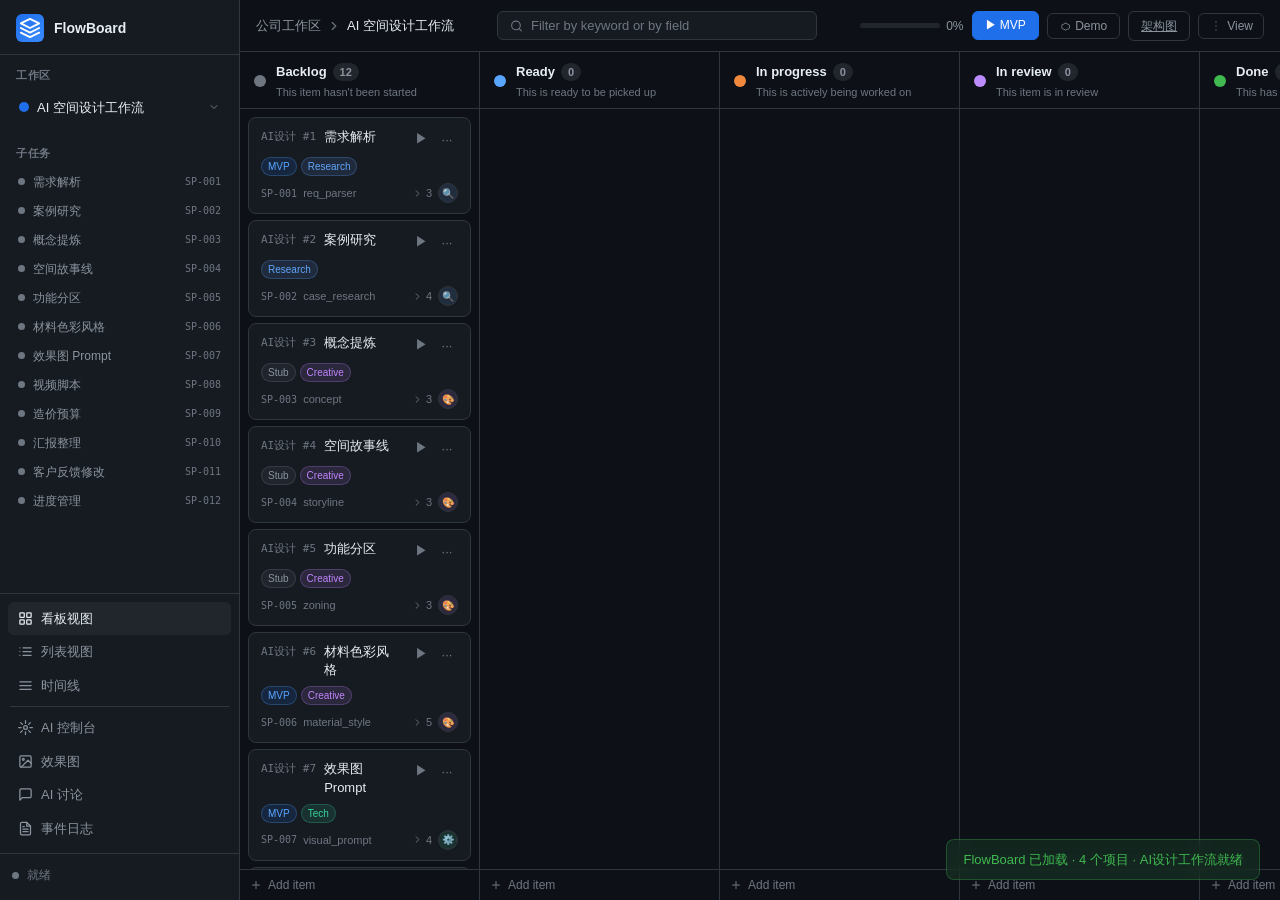
==== commit 3e2a190e: "Add launcher packaging and dashboard architecture link" ====
--- a/dashboard/index.html
+++ b/dashboard/index.html
@@ -112,6 +112,7 @@
         </div>
         <button class="topbar-btn primary" id="btnRunMVP">▶ MVP</button>
         <button class="topbar-btn ghost" id="btnRunDemo">⬡ Demo</button>
+        <a class="topbar-btn ghost" href="architecture.html" target="_blank" rel="noopener noreferrer">架构图</a>
         <button class="topbar-btn icon" id="btnViewToggle" title="视图选项">
           <svg width="14" height="14" viewBox="0 0 24 24" fill="none"><circle cx="12" cy="5" r="1" fill="currentColor"/><circle cx="12" cy="12" r="1" fill="currentColor"/><circle cx="12" cy="19" r="1" fill="currentColor"/></svg>
           View
